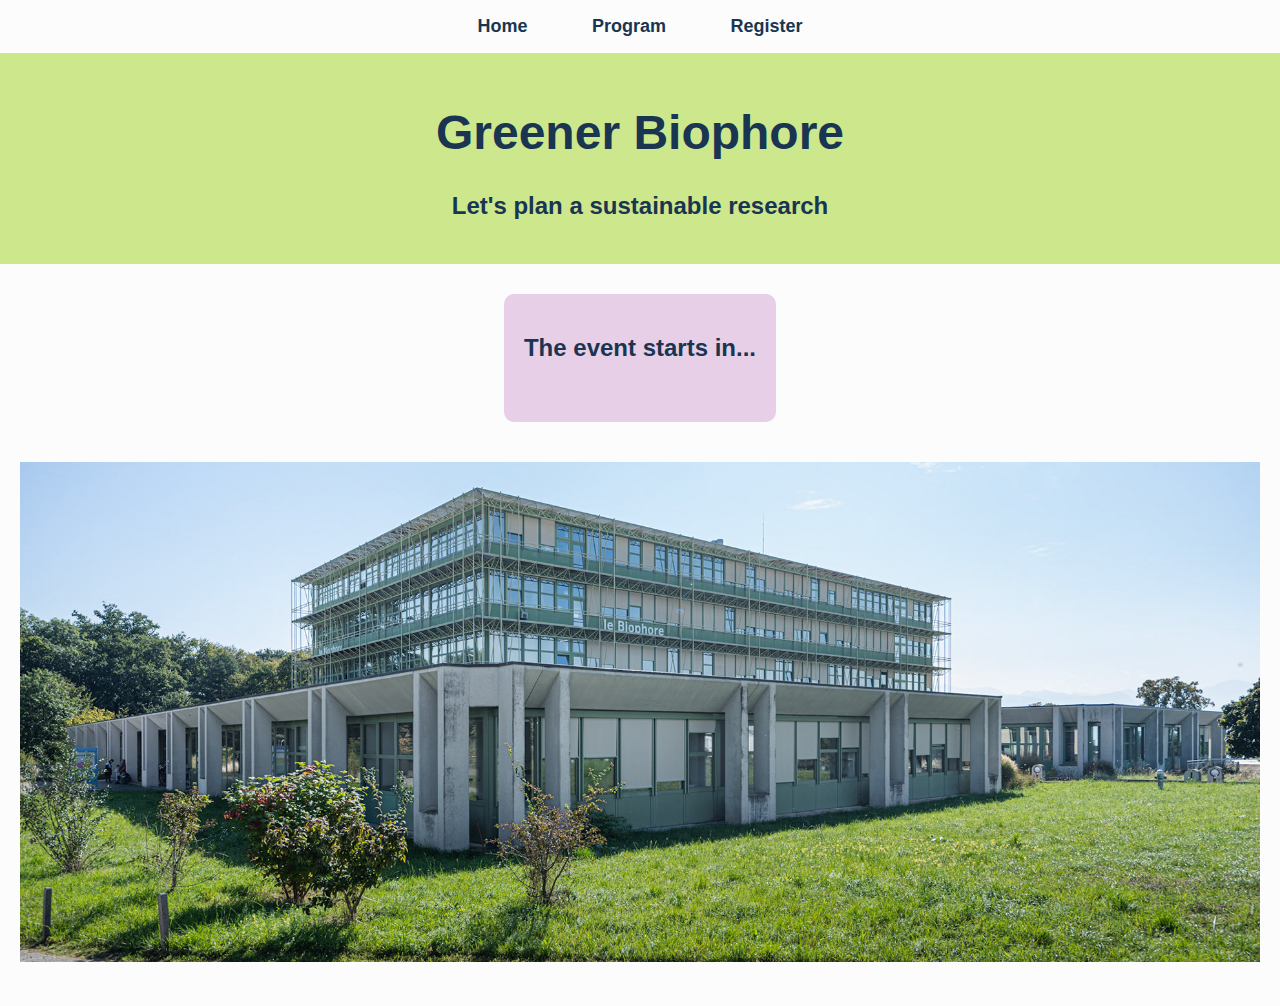
==== index.html @ aa818e89 "hompage and registration improved, draft program" ====
<!DOCTYPE html>
<html lang="en">
<head>
    <meta charset="UTF-8">
    <meta name="viewport" content="width=device-width, initial-scale=1.0">
    <title>Greener Biophore</title>
    <link rel="stylesheet" href="styles.css">
</head>
<body>

    <!-- Navigation bar at the top -->
    <nav>
        <ul>
            <li><a href="index.html">Home</a></li>
            <li><a href="program.html">Program</a></li>
            <li><a href="register.html">Register</a></li>
        </ul>
    </nav>

    <header>
        <h1>Greener Biophore</h1>
        <p>Let's plan a sustainable research </p>
    </header>


    <script src="countdown.js"></script>
    <section id="countdown-section">
        <h2>The event starts in...</h2>
        <div id="countdown"></div>
    </section>
</main>

    <main>
        <section id="image-section">
            <img src="Biophore.jpg" alt="Greener Biophore Image">
        </section>

   

</body>
</html>
---- styles.css ----
/* General Styling */
body {
    font-family: Arial, sans-serif;
    margin: 0;
    padding: 0;
    text-align: center;
    color: #193551; /* Dark blue text */
    background-color: #FCFCFC; /* White background */
}

/* Header Styling */
header {
    background-color: #CDE78D; /* Green title background */
    padding: 20px;
    font-size: 24px;
    font-weight: bold;
    color: #193551; /* Dark blue text */
}

/* Navigation Menu */
nav {
    margin-top: 10px;
}

nav ul {
    list-style-type: none;
    padding: 0;
}

nav li {
    display: inline;
    margin: 10px;
}

nav a {
    text-decoration: none;
    padding: 12px 20px;
    font-size: 18px;
    font-weight: bold;
    color: #193551; /* Dark blue text */
    border-radius: 5px;
    transition: background-color 0.3s ease, color 0.3s ease;
}

/* Different Background Colors for Tabs */
.about a { background-color: #EDACB1; }  /* Soft pink */
.register a { background-color: #CED78D; } /* Green */
.poster a { background-color: #E7CFE8; }  /* Lavender */
.program a { background-color: #5C8180; }  /* Teal */

/* Hover Effects for Each Tab */
nav a:hover {
    background-color: #5C8180; /* Teal color on hover */
    color: white; /* Change text color to white on hover */
}

/* Main Content Styling */
main {
    padding: 20px;
}

/* Buttons (Like "Register") */
button {
    background-color: #CDE78D; /* Green */
    color: #193551; /* Dark blue text */
    padding: 10px 15px;
    border: none;
    border-radius: 5px;
    font-size: 16px;
    cursor: pointer;
}

button:hover {
    background-color: #AFCF70; /* Slightly darker green */
}

form {
    font-size: 18px; /* Increases the text size for labels */
}

input, select {
    font-size: 16px; /* Increases the text size inside inputs and dropdowns */
    padding: 8px; /* Makes the fields more spacious */
    width: 30%; /* Ensures inputs take full width */
}

form {
    display: flex;
    flex-direction: column;
    width: 50%; /* Adjust width as needed */
    margin: 0 auto; /* Centers the form */
    font-size: 18px;
}

form div {
    display: flex;
    align-items: center; /* Aligns items in a straight line */
    margin-bottom: 10px;
}

label {
    width: 200px; /* Adjust label width for consistency */
    text-align: right;
    margin-right: 10px;
}

input, select {
    flex-grow: 1; /* Makes inputs and selects take the remaining space */
    font-size: 16px;
    padding: 8px;
    width: 100%;
}

button {
    font-size: 18px;
    padding: 10px 15px;
    background-color: #c7d68f; /* Match button color to your design */
    border: none;
    cursor: pointer;
    display: block;
    margin: 10px auto;
}


#countdown-section {
    margin-top: 30px;
    padding: 20px;
    background-color: #E7CFE8; /* Soft lavender */
    border-radius: 10px;
    display: inline-block;
}

#countdown {
    font-size: 24px;
    font-weight: bold;
    color: #193551; /* Dark blue text */
    padding: 10px;
}


/* Ensure the image is centered and responsive */
#image-section {
    text-align: center;
    margin: 20px 0; /* Space around the image */
}

#image-section img {
    width: 100%; /* Make it fill the page width */
    max-height: 500px; /* Adjust height as needed */
    object-fit: cover; /* Ensures the image looks good */
}
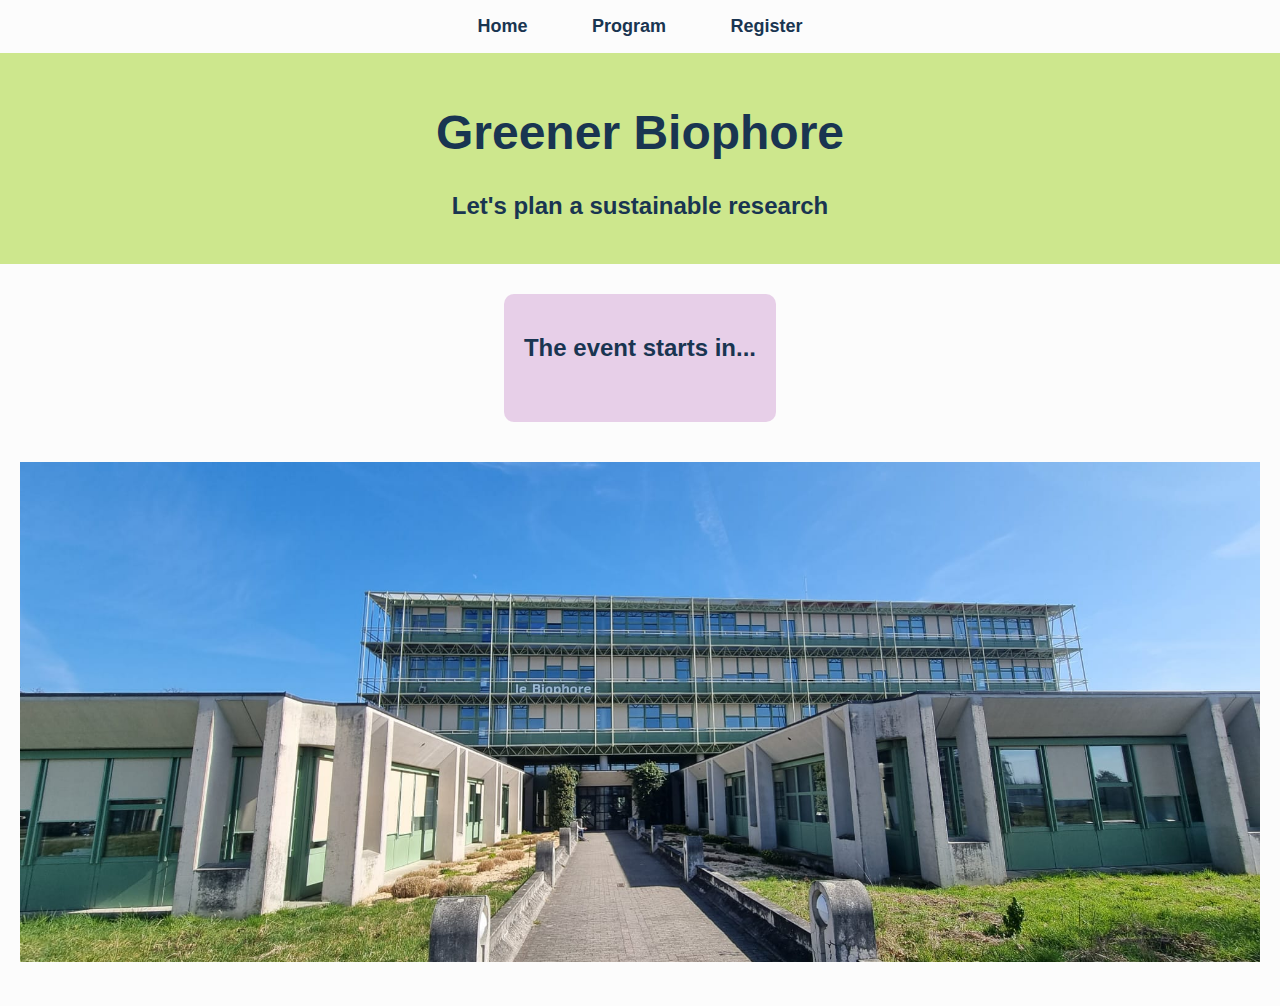
==== commit 60ce67fb: "changed pictures" ====
--- a/index.html
+++ b/index.html
@@ -32,7 +32,7 @@
 
     <main>
         <section id="image-section">
-            <img src="Biophore.jpg" alt="Greener Biophore Image">
+            <img src="Biophore.jpeg" alt="Greener Biophore Image">
         </section>
 
    
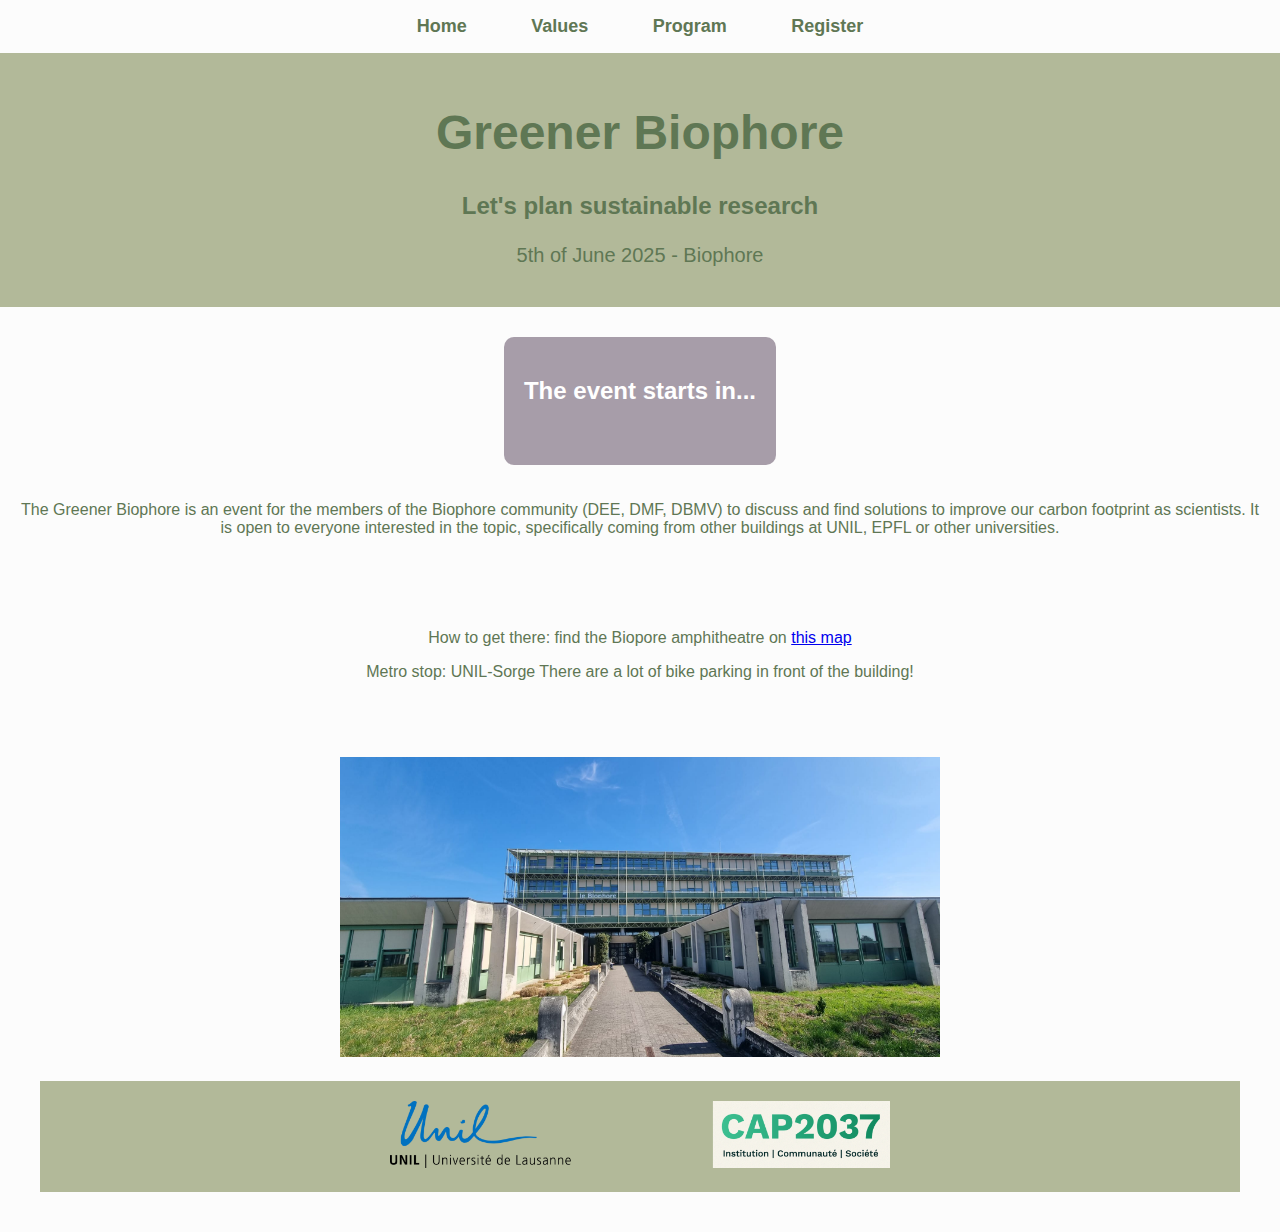
==== commit 5c3457f6: "Add files via upload" ====
--- a/index.html
+++ b/index.html
@@ -12,6 +12,7 @@
     <nav>
         <ul>
             <li><a href="index.html">Home</a></li>
+            <li><a href="values.html">Values</a></li>
             <li><a href="program.html">Program</a></li>
             <li><a href="register.html">Register</a></li>
         </ul>
@@ -19,7 +20,8 @@
 
     <header>
         <h1>Greener Biophore</h1>
-        <p>Let's plan a sustainable research </p>
+        <p>Let's plan sustainable research </p>
+        <p class="small-text">5th of June 2025 - Biophore</p>
     </header>
 
 
@@ -30,12 +32,31 @@
     </section>
 </main>
 
+
+<main>
+    <p>The Greener Biophore is an event for the members of the Biophore community (DEE, DMF, DBMV) to discuss and find solutions 
+        to improve our carbon footprint as scientists. It is open to everyone interested in the topic, specifically coming from 
+    other buildings at UNIL, EPFL or other universities. </p>
+<main></main>
+
+
+<main>
+    <p> How to get there: find the Biopore amphitheatre on <a href="https://planete.unil.ch/?local=BIO-2914" target="this map">this map</a></p>
+</header>
+        Metro stop: UNIL-Sorge
+        There are a lot of bike parking in front of the building!
+    </p>
+
+</main>
     <main>
         <section id="image-section">
             <img src="Biophore.jpeg" alt="Greener Biophore Image">
         </section>
 
    
+        <footer>
+            <img src="logos.png" alt="Logo" id="footer-logo">
+        </footer>
 
 </body>
 </html>
--- a/styles.css
+++ b/styles.css
@@ -4,17 +4,25 @@
     margin: 0;
     padding: 0;
     text-align: center;
-    color: #193551; /* Dark blue text */
+    color: #5f7754; /* Deep Forest Green text */
     background-color: #FCFCFC; /* White background */
 }
 
 /* Header Styling */
 header {
-    background-color: #CDE78D; /* Green title background */
+    background-color: #b2b999; /* Soft Sage Green title background */
     padding: 20px;
     font-size: 24px;
     font-weight: bold;
-    color: #193551; /* Dark blue text */
+    color: #5f7754; /* Deep Forest Green text */
+<<<<<<< HEAD
+}
+
+.small-text {
+    font-size: 20px; /* Adjust the size as needed */
+    font-weight: normal; /* Makes it lighter if needed */
+=======
+>>>>>>> 315c8019dabe4c7f6a72468c7229d713eb2fb661
 }
 
 /* Navigation Menu */
@@ -37,20 +45,20 @@
     padding: 12px 20px;
     font-size: 18px;
     font-weight: bold;
-    color: #193551; /* Dark blue text */
+    color: #5f7754; /* Deep Forest Green text */
     border-radius: 5px;
     transition: background-color 0.3s ease, color 0.3s ease;
 }
 
 /* Different Background Colors for Tabs */
-.about a { background-color: #EDACB1; }  /* Soft pink */
-.register a { background-color: #CED78D; } /* Green */
-.poster a { background-color: #E7CFE8; }  /* Lavender */
-.program a { background-color: #5C8180; }  /* Teal */
+.about a { background-color: #a79da9; }  /* Muted Lavender */
+.register a { background-color: #b2b999; } /* Soft Sage Green */
+.poster a { background-color: #5f7754; }  /* Deep Forest Green */
+.program a { background-color: #c28636; }  /* Warm Ochre */
 
 /* Hover Effects for Each Tab */
 nav a:hover {
-    background-color: #5C8180; /* Teal color on hover */
+    background-color: #c28636; /* Warm Ochre on hover */
     color: white; /* Change text color to white on hover */
 }
 
@@ -61,8 +69,8 @@
 
 /* Buttons (Like "Register") */
 button {
-    background-color: #CDE78D; /* Green */
-    color: #193551; /* Dark blue text */
+    background-color: #d4b446; /* Golden Yellow */
+    color: #5f7754; /* Deep Forest Green text */
     padding: 10px 15px;
     border: none;
     border-radius: 5px;
@@ -71,41 +79,41 @@
 }
 
 button:hover {
-    background-color: #AFCF70; /* Slightly darker green */
+    background-color: #c28636; /* Warm Ochre */
 }
 
 form {
-    font-size: 18px; /* Increases the text size for labels */
+    font-size: 18px;
 }
 
 input, select {
-    font-size: 16px; /* Increases the text size inside inputs and dropdowns */
-    padding: 8px; /* Makes the fields more spacious */
-    width: 30%; /* Ensures inputs take full width */
+    font-size: 16px;
+    padding: 8px;
+    width: 30%;
 }
 
 form {
     display: flex;
     flex-direction: column;
-    width: 50%; /* Adjust width as needed */
-    margin: 0 auto; /* Centers the form */
+    width: 50%;
+    margin: 0 auto;
     font-size: 18px;
 }
 
 form div {
     display: flex;
-    align-items: center; /* Aligns items in a straight line */
+    align-items: center;
     margin-bottom: 10px;
 }
 
 label {
-    width: 200px; /* Adjust label width for consistency */
+    width: 200px;
     text-align: right;
     margin-right: 10px;
 }
 
 input, select {
-    flex-grow: 1; /* Makes inputs and selects take the remaining space */
+    flex-grow: 1;
     font-size: 16px;
     padding: 8px;
     width: 100%;
@@ -114,38 +122,69 @@
 button {
     font-size: 18px;
     padding: 10px 15px;
-    background-color: #c7d68f; /* Match button color to your design */
+    background-color: #b2b999; /* Soft Sage Green */
     border: none;
     cursor: pointer;
     display: block;
     margin: 10px auto;
 }
 
-
 #countdown-section {
     margin-top: 30px;
     padding: 20px;
-    background-color: #E7CFE8; /* Soft lavender */
+    background-color: #a79da9; /* Muted Lavender */
     border-radius: 10px;
     display: inline-block;
+    color: white; /* Set text color to white */
 }
 
 #countdown {
     font-size: 24px;
     font-weight: bold;
-    color: #193551; /* Dark blue text */
+    color: white; /* Set countdown text color to white */
     padding: 10px;
 }
-
 
 /* Ensure the image is centered and responsive */
 #image-section {
     text-align: center;
-    margin: 20px 0; /* Space around the image */
+    margin: 20px 0;
 }
 
 #image-section img {
-    width: 100%; /* Make it fill the page width */
-    max-height: 500px; /* Adjust height as needed */
-    object-fit: cover; /* Ensures the image looks good */
+    width: 50%; /* Make the image smaller */
+    max-height: 300px; /* Adjust height as needed */
+    object-fit: cover;
+<<<<<<< HEAD
 }
+
+/* Top Banner Styling */
+#top-banner {
+    background-color: #b2b999; /* Same as the header */
+    text-align: center;
+    padding: 10px;
+}
+
+.small-logo {
+    width: 80px; /* Adjust size as needed */
+    height: auto;
+    margin: 0 10px;
+}
+
+/* Footer Styling */
+footer {
+    background-color: #b2b999; /* Same color as the banner */
+    text-align: center;
+    padding: 20px;
+    margin-top: 20px;
+=======
+>>>>>>> 315c8019dabe4c7f6a72468c7229d713eb2fb661
+}
+
+.footer-logo {
+    height: 10px; /* Ensures both logos have the same height */
+    width: auto; /* Maintains aspect ratio */
+    max-width: 150px; /* Prevents very wide images */
+    object-fit: contain; /* Ensures they scale properly */
+}
+
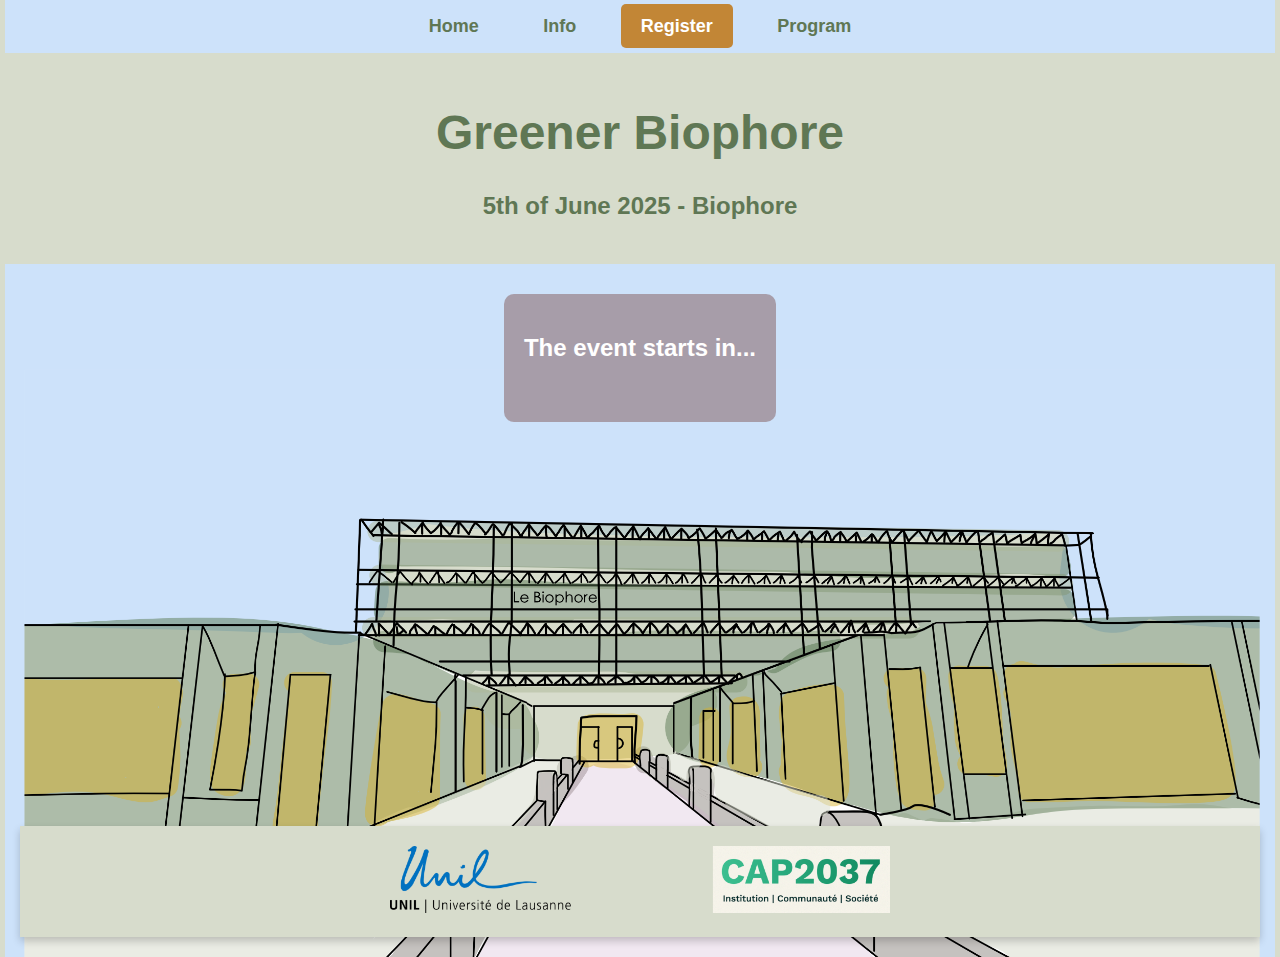
==== commit 1c911185: "Add files via upload" ====
--- a/index.html
+++ b/index.html
@@ -8,19 +8,20 @@
 </head>
 <body>
 
+    
     <!-- Navigation bar at the top -->
     <nav>
         <ul>
-            <li><a href="index.html">Home</a></li>
-            <li><a href="values.html">Values</a></li>
-            <li><a href="program.html">Program</a></li>
-            <li><a href="register.html">Register</a></li>
+           <li><a href="index.html">Home</a></li>
+           <li><a href="info.html">Info</a></li>
+           <li><a href="register.html" class="register-link">Register</a></li>
+           <li><a href="program.html">Program</a></li>
         </ul>
-    </nav>
+     </nav>
+     
 
     <header>
         <h1>Greener Biophore</h1>
-        <p>Let's plan sustainable research </p>
         <p class="small-text">5th of June 2025 - Biophore</p>
     </header>
 
@@ -34,24 +35,17 @@
 
 
 <main>
-    <p>The Greener Biophore is an event for the members of the Biophore community (DEE, DMF, DBMV) to discuss and find solutions 
-        to improve our carbon footprint as scientists. It is open to everyone interested in the topic, specifically coming from 
-    other buildings at UNIL, EPFL or other universities. </p>
-<main></main>
+    <section id="image-section">
+        <img src="space.png" alt="Greener Biophore Image">
+    </section>
 
 
-<main>
-    <p> How to get there: find the Biopore amphitheatre on <a href="https://planete.unil.ch/?local=BIO-2914" target="this map">this map</a></p>
-</header>
-        Metro stop: UNIL-Sorge
-        There are a lot of bike parking in front of the building!
-    </p>
 
 </main>
     <main>
-        <section id="image-section">
-            <img src="Biophore.jpeg" alt="Greener Biophore Image">
-        </section>
+        <link rel="stylesheet" href="styles.css">
+
+        <link rel="stylesheet" href="styles.css">
 
    
         <footer>
--- a/styles.css
+++ b/styles.css
@@ -5,24 +5,16 @@
     padding: 0;
     text-align: center;
     color: #5f7754; /* Deep Forest Green text */
-    background-color: #FCFCFC; /* White background */
+    background-color: #D7DCCC; /* White background */
 }
 
 /* Header Styling */
 header {
-    background-color: #b2b999; /* Soft Sage Green title background */
+    background-color: #D7DCCC; /* Soft Sage Green title background */
     padding: 20px;
     font-size: 24px;
     font-weight: bold;
     color: #5f7754; /* Deep Forest Green text */
-<<<<<<< HEAD
-}
-
-.small-text {
-    font-size: 20px; /* Adjust the size as needed */
-    font-weight: normal; /* Makes it lighter if needed */
-=======
->>>>>>> 315c8019dabe4c7f6a72468c7229d713eb2fb661
 }
 
 /* Navigation Menu */
@@ -50,15 +42,9 @@
     transition: background-color 0.3s ease, color 0.3s ease;
 }
 
-/* Different Background Colors for Tabs */
-.about a { background-color: #a79da9; }  /* Muted Lavender */
-.register a { background-color: #b2b999; } /* Soft Sage Green */
-.poster a { background-color: #5f7754; }  /* Deep Forest Green */
-.program a { background-color: #c28636; }  /* Warm Ochre */
-
 /* Hover Effects for Each Tab */
 nav a:hover {
-    background-color: #c28636; /* Warm Ochre on hover */
+    background-color: #5f7754; /* Warm Ochre on hover */
     color: white; /* Change text color to white on hover */
 }
 
@@ -155,36 +141,110 @@
     width: 50%; /* Make the image smaller */
     max-height: 300px; /* Adjust height as needed */
     object-fit: cover;
-<<<<<<< HEAD
-}
-
-/* Top Banner Styling */
-#top-banner {
-    background-color: #b2b999; /* Same as the header */
-    text-align: center;
+}
+
+
+body {
+    background-image: url('Biophore.png'); /* Adjust the path if necessary */
+    background-size: cover; /* Makes sure the image covers the entire screen */
+    background-position: center; /* Centers the image */
+    background-repeat: no-repeat; /* Prevents the image from repeating */
+    height: 100vh; /* Ensures the full height of the viewport */
+    margin: 0;
+}
+
+footer {
+    background-color: #D7DCCC; /* Light gray background */
+    padding: 20px; /* Add space inside the banner */
+    text-align: center; /* Center the logo */
+    box-shadow: 0px 4px 8px rgba(0, 0, 0, 0.2); /* Add a shadow effect */
+}
+
+#footer-logo {
+    width: 500px; /* Adjust the logo size */
+}
+
+
+.content-box {
+    background-color: #a79da9; 
+    color: white; 
+    font-size: 18px;
+    padding: 20px; /* Adds space inside the box */
+    border-radius: 10px; /* Rounds the corners */
+    margin: 20px auto; /* Centers the box and adds space around */
+    max-width: 700px; /* Limits the width for better readability */
+    text-align: center; /* Centers the text */
+    box-shadow: 0 4px 8px rgba(0, 0, 0, 0.2); /* Adds a subtle shadow */
+}
+
+
+.program-box {
+    background-color: #F1E8F1; /* Light grayish-purple background */
+    color: black; /* White text */
+    font-size: 18px;
+    padding: 20px; /* Adds space inside the box */
+    border-radius: 10px; /* Rounds the corners */
+    margin: 20px auto; /* Centers the box and adds space around */
+    max-width: 600px; /* Limits width for better readability */
+    text-align: center; /* Centers text */
+    box-shadow: 0 4px 8px rgba(0, 0, 0, 0.2); /* Adds a subtle shadow */
+}
+
+
+.form-container {
+    background-color: #F1E8F1; /* Light gray background color */
+    padding: 40px; /* Add padding inside the container */
+    border-radius: 15px; /* Rounded corners */
+    box-shadow: 0 4px 10px rgba(0, 0, 0, 0.1); /* Subtle shadow effect */
+    max-width: 600px; /* Set a max width */
+    margin: 40px auto; /* Center the container horizontally and add vertical spacing */
+}
+
+form {
+    display: flex;
+    flex-direction: column;
+    gap: 15px;
+}
+
+label {
+    font-size: 1.2rem;
+}
+
+input, select {
     padding: 10px;
-}
-
-.small-logo {
-    width: 80px; /* Adjust size as needed */
-    height: auto;
-    margin: 0 10px;
-}
-
-/* Footer Styling */
-footer {
-    background-color: #b2b999; /* Same color as the banner */
-    text-align: center;
-    padding: 20px;
-    margin-top: 20px;
-=======
->>>>>>> 315c8019dabe4c7f6a72468c7229d713eb2fb661
-}
-
-.footer-logo {
-    height: 10px; /* Ensures both logos have the same height */
-    width: auto; /* Maintains aspect ratio */
-    max-width: 150px; /* Prevents very wide images */
-    object-fit: contain; /* Ensures they scale properly */
-}
-
+    font-size: 1rem;
+    border-radius: 5px;
+    border: 1px solid #ddd;
+}
+
+button {
+    padding: 12px 20px;
+    background-color: #4CAF50; /* Green background for the button */
+    color: white;
+    border: none;
+    border-radius: 5px;
+    cursor: pointer;
+}
+
+button:hover {
+    background-color: #c28636; /* Darker green on hover */
+}
+
+
+/* Register Button in Navigation Styling */
+.register-link {
+    background-color: #c28636; /* Green background for the Register link */
+    color: white; /* White text */
+    padding: 12px 20px;
+    font-size: 18px;
+    font-weight: bold;
+    border-radius: 5px;
+    text-decoration: none; /* Remove underline */
+    transition: background-color 0.3s ease, color 0.3s ease;
+}
+
+/* Hover Effects for Register Button */
+.register-link:hover {
+    background-color: #c28636; /* Darker green on hover */
+    color: white; /* Ensure text remains white on hover */
+}
--- a/styles.css
+++ b/styles.css
@@ -5,24 +5,16 @@
     padding: 0;
     text-align: center;
     color: #5f7754; /* Deep Forest Green text */
-    background-color: #FCFCFC; /* White background */
+    background-color: #D7DCCC; /* White background */
 }
 
 /* Header Styling */
 header {
-    background-color: #b2b999; /* Soft Sage Green title background */
+    background-color: #D7DCCC; /* Soft Sage Green title background */
     padding: 20px;
     font-size: 24px;
     font-weight: bold;
     color: #5f7754; /* Deep Forest Green text */
-<<<<<<< HEAD
-}
-
-.small-text {
-    font-size: 20px; /* Adjust the size as needed */
-    font-weight: normal; /* Makes it lighter if needed */
-=======
->>>>>>> 315c8019dabe4c7f6a72468c7229d713eb2fb661
 }
 
 /* Navigation Menu */
@@ -50,15 +42,9 @@
     transition: background-color 0.3s ease, color 0.3s ease;
 }
 
-/* Different Background Colors for Tabs */
-.about a { background-color: #a79da9; }  /* Muted Lavender */
-.register a { background-color: #b2b999; } /* Soft Sage Green */
-.poster a { background-color: #5f7754; }  /* Deep Forest Green */
-.program a { background-color: #c28636; }  /* Warm Ochre */
-
 /* Hover Effects for Each Tab */
 nav a:hover {
-    background-color: #c28636; /* Warm Ochre on hover */
+    background-color: #5f7754; /* Warm Ochre on hover */
     color: white; /* Change text color to white on hover */
 }
 
@@ -155,36 +141,110 @@
     width: 50%; /* Make the image smaller */
     max-height: 300px; /* Adjust height as needed */
     object-fit: cover;
-<<<<<<< HEAD
-}
-
-/* Top Banner Styling */
-#top-banner {
-    background-color: #b2b999; /* Same as the header */
-    text-align: center;
+}
+
+
+body {
+    background-image: url('Biophore.png'); /* Adjust the path if necessary */
+    background-size: cover; /* Makes sure the image covers the entire screen */
+    background-position: center; /* Centers the image */
+    background-repeat: no-repeat; /* Prevents the image from repeating */
+    height: 100vh; /* Ensures the full height of the viewport */
+    margin: 0;
+}
+
+footer {
+    background-color: #D7DCCC; /* Light gray background */
+    padding: 20px; /* Add space inside the banner */
+    text-align: center; /* Center the logo */
+    box-shadow: 0px 4px 8px rgba(0, 0, 0, 0.2); /* Add a shadow effect */
+}
+
+#footer-logo {
+    width: 500px; /* Adjust the logo size */
+}
+
+
+.content-box {
+    background-color: #a79da9; 
+    color: white; 
+    font-size: 18px;
+    padding: 20px; /* Adds space inside the box */
+    border-radius: 10px; /* Rounds the corners */
+    margin: 20px auto; /* Centers the box and adds space around */
+    max-width: 700px; /* Limits the width for better readability */
+    text-align: center; /* Centers the text */
+    box-shadow: 0 4px 8px rgba(0, 0, 0, 0.2); /* Adds a subtle shadow */
+}
+
+
+.program-box {
+    background-color: #F1E8F1; /* Light grayish-purple background */
+    color: black; /* White text */
+    font-size: 18px;
+    padding: 20px; /* Adds space inside the box */
+    border-radius: 10px; /* Rounds the corners */
+    margin: 20px auto; /* Centers the box and adds space around */
+    max-width: 600px; /* Limits width for better readability */
+    text-align: center; /* Centers text */
+    box-shadow: 0 4px 8px rgba(0, 0, 0, 0.2); /* Adds a subtle shadow */
+}
+
+
+.form-container {
+    background-color: #F1E8F1; /* Light gray background color */
+    padding: 40px; /* Add padding inside the container */
+    border-radius: 15px; /* Rounded corners */
+    box-shadow: 0 4px 10px rgba(0, 0, 0, 0.1); /* Subtle shadow effect */
+    max-width: 600px; /* Set a max width */
+    margin: 40px auto; /* Center the container horizontally and add vertical spacing */
+}
+
+form {
+    display: flex;
+    flex-direction: column;
+    gap: 15px;
+}
+
+label {
+    font-size: 1.2rem;
+}
+
+input, select {
     padding: 10px;
-}
-
-.small-logo {
-    width: 80px; /* Adjust size as needed */
-    height: auto;
-    margin: 0 10px;
-}
-
-/* Footer Styling */
-footer {
-    background-color: #b2b999; /* Same color as the banner */
-    text-align: center;
-    padding: 20px;
-    margin-top: 20px;
-=======
->>>>>>> 315c8019dabe4c7f6a72468c7229d713eb2fb661
-}
-
-.footer-logo {
-    height: 10px; /* Ensures both logos have the same height */
-    width: auto; /* Maintains aspect ratio */
-    max-width: 150px; /* Prevents very wide images */
-    object-fit: contain; /* Ensures they scale properly */
-}
-
+    font-size: 1rem;
+    border-radius: 5px;
+    border: 1px solid #ddd;
+}
+
+button {
+    padding: 12px 20px;
+    background-color: #4CAF50; /* Green background for the button */
+    color: white;
+    border: none;
+    border-radius: 5px;
+    cursor: pointer;
+}
+
+button:hover {
+    background-color: #c28636; /* Darker green on hover */
+}
+
+
+/* Register Button in Navigation Styling */
+.register-link {
+    background-color: #c28636; /* Green background for the Register link */
+    color: white; /* White text */
+    padding: 12px 20px;
+    font-size: 18px;
+    font-weight: bold;
+    border-radius: 5px;
+    text-decoration: none; /* Remove underline */
+    transition: background-color 0.3s ease, color 0.3s ease;
+}
+
+/* Hover Effects for Register Button */
+.register-link:hover {
+    background-color: #c28636; /* Darker green on hover */
+    color: white; /* Ensure text remains white on hover */
+}
--- a/styles.css
+++ b/styles.css
@@ -5,24 +5,16 @@
     padding: 0;
     text-align: center;
     color: #5f7754; /* Deep Forest Green text */
-    background-color: #FCFCFC; /* White background */
+    background-color: #D7DCCC; /* White background */
 }
 
 /* Header Styling */
 header {
-    background-color: #b2b999; /* Soft Sage Green title background */
+    background-color: #D7DCCC; /* Soft Sage Green title background */
     padding: 20px;
     font-size: 24px;
     font-weight: bold;
     color: #5f7754; /* Deep Forest Green text */
-<<<<<<< HEAD
-}
-
-.small-text {
-    font-size: 20px; /* Adjust the size as needed */
-    font-weight: normal; /* Makes it lighter if needed */
-=======
->>>>>>> 315c8019dabe4c7f6a72468c7229d713eb2fb661
 }
 
 /* Navigation Menu */
@@ -50,15 +42,9 @@
     transition: background-color 0.3s ease, color 0.3s ease;
 }
 
-/* Different Background Colors for Tabs */
-.about a { background-color: #a79da9; }  /* Muted Lavender */
-.register a { background-color: #b2b999; } /* Soft Sage Green */
-.poster a { background-color: #5f7754; }  /* Deep Forest Green */
-.program a { background-color: #c28636; }  /* Warm Ochre */
-
 /* Hover Effects for Each Tab */
 nav a:hover {
-    background-color: #c28636; /* Warm Ochre on hover */
+    background-color: #5f7754; /* Warm Ochre on hover */
     color: white; /* Change text color to white on hover */
 }
 
@@ -155,36 +141,110 @@
     width: 50%; /* Make the image smaller */
     max-height: 300px; /* Adjust height as needed */
     object-fit: cover;
-<<<<<<< HEAD
-}
-
-/* Top Banner Styling */
-#top-banner {
-    background-color: #b2b999; /* Same as the header */
-    text-align: center;
+}
+
+
+body {
+    background-image: url('Biophore.png'); /* Adjust the path if necessary */
+    background-size: cover; /* Makes sure the image covers the entire screen */
+    background-position: center; /* Centers the image */
+    background-repeat: no-repeat; /* Prevents the image from repeating */
+    height: 100vh; /* Ensures the full height of the viewport */
+    margin: 0;
+}
+
+footer {
+    background-color: #D7DCCC; /* Light gray background */
+    padding: 20px; /* Add space inside the banner */
+    text-align: center; /* Center the logo */
+    box-shadow: 0px 4px 8px rgba(0, 0, 0, 0.2); /* Add a shadow effect */
+}
+
+#footer-logo {
+    width: 500px; /* Adjust the logo size */
+}
+
+
+.content-box {
+    background-color: #a79da9; 
+    color: white; 
+    font-size: 18px;
+    padding: 20px; /* Adds space inside the box */
+    border-radius: 10px; /* Rounds the corners */
+    margin: 20px auto; /* Centers the box and adds space around */
+    max-width: 700px; /* Limits the width for better readability */
+    text-align: center; /* Centers the text */
+    box-shadow: 0 4px 8px rgba(0, 0, 0, 0.2); /* Adds a subtle shadow */
+}
+
+
+.program-box {
+    background-color: #F1E8F1; /* Light grayish-purple background */
+    color: black; /* White text */
+    font-size: 18px;
+    padding: 20px; /* Adds space inside the box */
+    border-radius: 10px; /* Rounds the corners */
+    margin: 20px auto; /* Centers the box and adds space around */
+    max-width: 600px; /* Limits width for better readability */
+    text-align: center; /* Centers text */
+    box-shadow: 0 4px 8px rgba(0, 0, 0, 0.2); /* Adds a subtle shadow */
+}
+
+
+.form-container {
+    background-color: #F1E8F1; /* Light gray background color */
+    padding: 40px; /* Add padding inside the container */
+    border-radius: 15px; /* Rounded corners */
+    box-shadow: 0 4px 10px rgba(0, 0, 0, 0.1); /* Subtle shadow effect */
+    max-width: 600px; /* Set a max width */
+    margin: 40px auto; /* Center the container horizontally and add vertical spacing */
+}
+
+form {
+    display: flex;
+    flex-direction: column;
+    gap: 15px;
+}
+
+label {
+    font-size: 1.2rem;
+}
+
+input, select {
     padding: 10px;
-}
-
-.small-logo {
-    width: 80px; /* Adjust size as needed */
-    height: auto;
-    margin: 0 10px;
-}
-
-/* Footer Styling */
-footer {
-    background-color: #b2b999; /* Same color as the banner */
-    text-align: center;
-    padding: 20px;
-    margin-top: 20px;
-=======
->>>>>>> 315c8019dabe4c7f6a72468c7229d713eb2fb661
-}
-
-.footer-logo {
-    height: 10px; /* Ensures both logos have the same height */
-    width: auto; /* Maintains aspect ratio */
-    max-width: 150px; /* Prevents very wide images */
-    object-fit: contain; /* Ensures they scale properly */
-}
-
+    font-size: 1rem;
+    border-radius: 5px;
+    border: 1px solid #ddd;
+}
+
+button {
+    padding: 12px 20px;
+    background-color: #4CAF50; /* Green background for the button */
+    color: white;
+    border: none;
+    border-radius: 5px;
+    cursor: pointer;
+}
+
+button:hover {
+    background-color: #c28636; /* Darker green on hover */
+}
+
+
+/* Register Button in Navigation Styling */
+.register-link {
+    background-color: #c28636; /* Green background for the Register link */
+    color: white; /* White text */
+    padding: 12px 20px;
+    font-size: 18px;
+    font-weight: bold;
+    border-radius: 5px;
+    text-decoration: none; /* Remove underline */
+    transition: background-color 0.3s ease, color 0.3s ease;
+}
+
+/* Hover Effects for Register Button */
+.register-link:hover {
+    background-color: #c28636; /* Darker green on hover */
+    color: white; /* Ensure text remains white on hover */
+}
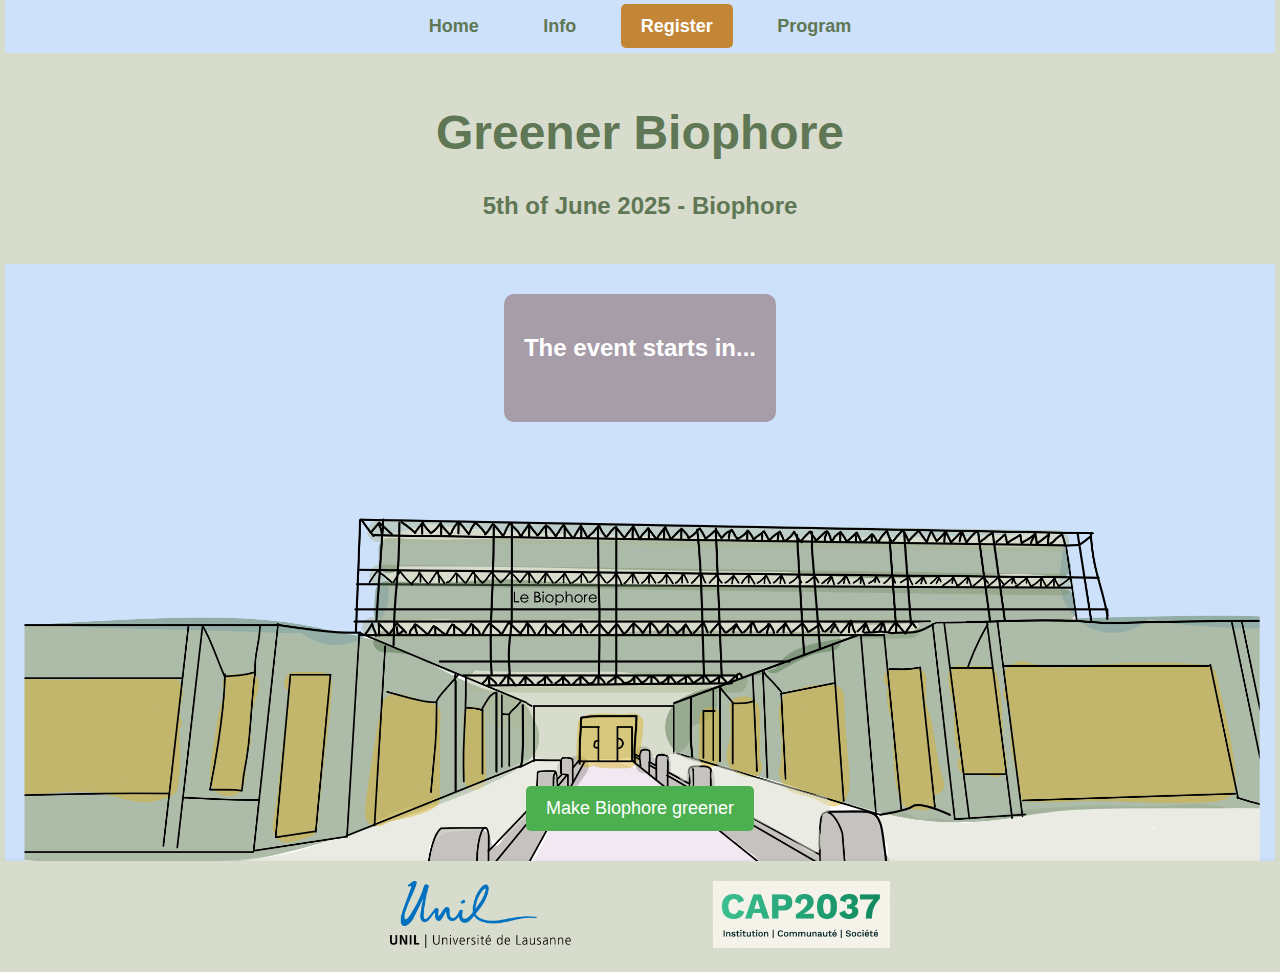
==== commit 4938023f: "Add files via upload" ====
--- a/index.html
+++ b/index.html
@@ -8,7 +8,6 @@
 </head>
 <body>
 
-    
     <!-- Navigation bar at the top -->
     <nav>
         <ul>
@@ -19,38 +18,33 @@
         </ul>
      </nav>
      
-
     <header>
         <h1>Greener Biophore</h1>
         <p class="small-text">5th of June 2025 - Biophore</p>
     </header>
-
 
     <script src="countdown.js"></script>
     <section id="countdown-section">
         <h2>The event starts in...</h2>
         <div id="countdown"></div>
     </section>
-</main>
 
+    <main>
+        <section id="image-section">
+            <img src="space.png" alt="Greener Biophore Image">
+        </section>
 
-<main>
-    <section id="image-section">
-        <img src="space.png" alt="Greener Biophore Image">
-    </section>
+        <!-- Button to Show New Image -->
+        <section id="button-section">
+            <button id="showImageButton">Make Biophore greener</button>
+            <img src="with.png" alt="New Image" id="newImage" class="hidden">
+        </section>
+    </main>
 
+    <footer>
+        <img src="logos.png" alt="Logo" id="footer-logo">
+    </footer>
 
-
-</main>
-    <main>
-        <link rel="stylesheet" href="styles.css">
-
-        <link rel="stylesheet" href="styles.css">
-
-   
-        <footer>
-            <img src="logos.png" alt="Logo" id="footer-logo">
-        </footer>
-
+    <script src="script.js"></script>
 </body>
 </html>
--- a/styles.css
+++ b/styles.css
@@ -145,13 +145,47 @@
 
 
 body {
-    background-image: url('Biophore.png'); /* Adjust the path if necessary */
-    background-size: cover; /* Makes sure the image covers the entire screen */
-    background-position: center; /* Centers the image */
-    background-repeat: no-repeat; /* Prevents the image from repeating */
-    height: 100vh; /* Ensures the full height of the viewport */
+    background-image: url('Biophore.png'); /* Default background */
+    background-size: cover;
+    background-position: center;
+    background-repeat: no-repeat;
+    height: 100vh;
     margin: 0;
-}
+    transition: background-image 0.5s ease-in-out; /* Smooth transition effect */
+}
+
+
+#button-section {
+    text-align: center;
+    margin-top: 20px;
+}
+
+button {
+    padding: 12px 24px;
+    font-size: 18px;
+    background-color: #007BFF;
+    color: white;
+    border: none;
+    cursor: pointer;
+    border-radius: 5px;
+    transition: 0.3s;
+}
+
+button:hover {
+    background-color: #0056b3;
+}
+
+.hidden {
+    display: none;
+}
+
+#newImage {
+    width: 300px;
+    margin-top: 20px;
+    border-radius: 5px;
+    box-shadow: 0px 4px 10px rgba(0, 0, 0, 0.2);
+}
+
 
 footer {
     background-color: #D7DCCC; /* Light gray background */
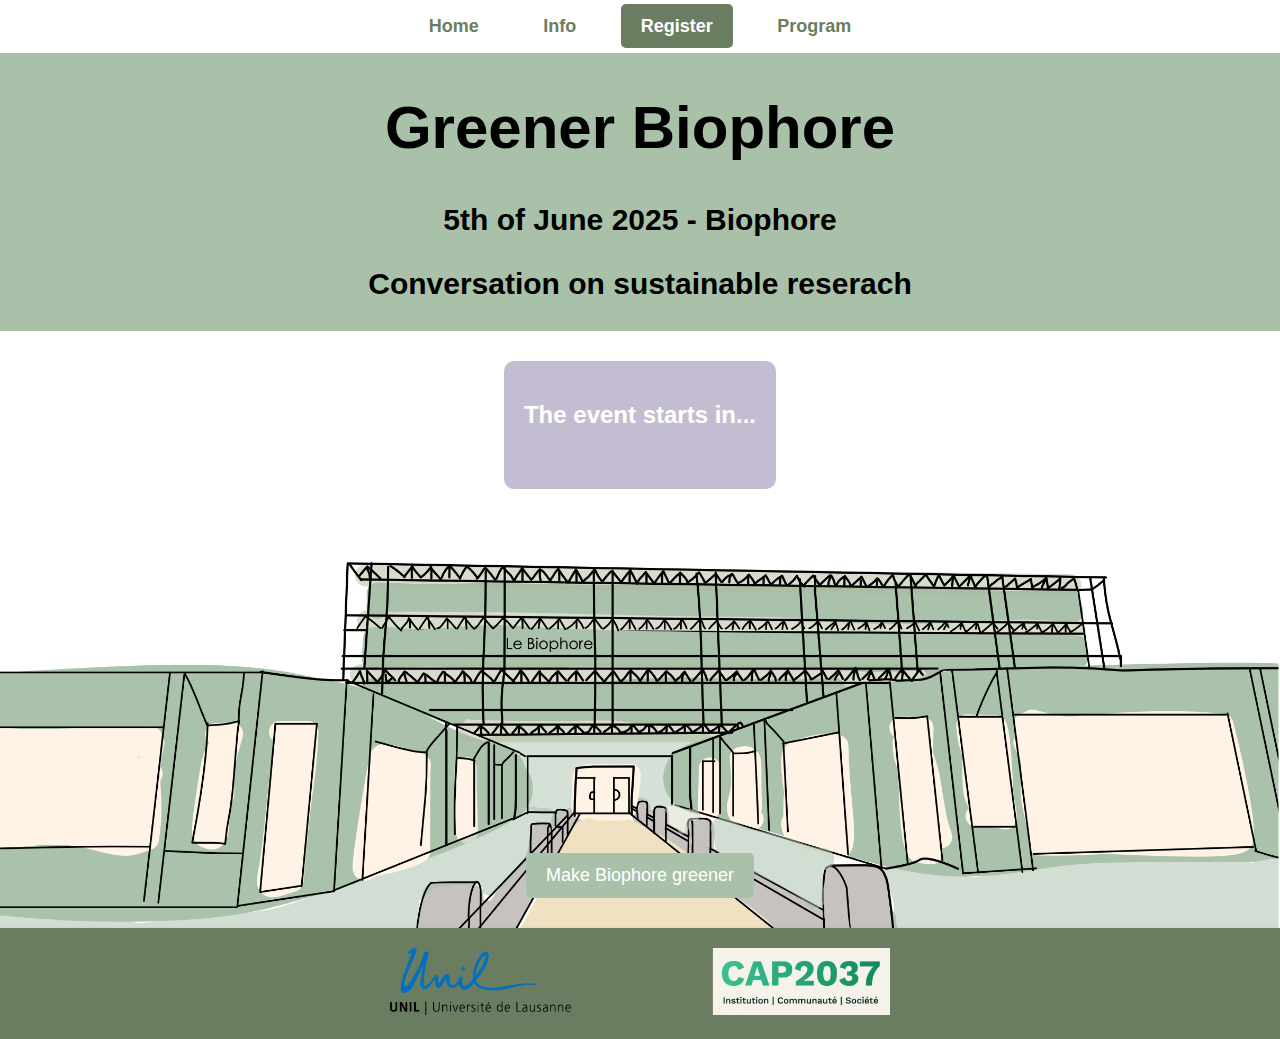
==== commit 07ef6c4a: "change palette" ====
--- a/index.html
+++ b/index.html
@@ -20,8 +20,12 @@
      
     <header>
         <h1>Greener Biophore</h1>
-        <p class="small-text">5th of June 2025 - Biophore</p>
+        <p class=>5th of June 2025 - Biophore</p>
+        <p class=>Conversation on sustainable reserach</p>
     </header>
+
+
+    
 
     <script src="countdown.js"></script>
     <section id="countdown-section">
--- a/styles.css
+++ b/styles.css
@@ -1,21 +1,41 @@
 /* General Styling */
 body {
     font-family: Arial, sans-serif;
-    margin: 0;
-    padding: 0;
+    margin: 0.5;
+    padding: 0.5;
     text-align: center;
-    color: #5f7754; /* Deep Forest Green text */
+    color: #6B7D60; /* Deep Forest Green text */
     background-color: #D7DCCC; /* White background */
 }
 
 /* Header Styling */
 header {
-    background-color: #D7DCCC; /* Soft Sage Green title background */
-    padding: 20px;
-    font-size: 24px;
+    background-color: #A9C0A9; /* Soft Sage Green title background */
+    padding: 0.2px;
+    font-size: 30px;
     font-weight: bold;
-    color: #5f7754; /* Deep Forest Green text */
-}
+    color: #000000; /* Deep Forest Green text */
+}
+
+
+@font-face {
+    font-family: 'Avenir Light';
+    src: url('Avenir-Light.woff2') format('woff2'),
+         url('Avenir-Light.woff') format('woff'); 
+    font-weight: 300;
+    font-style: normal;
+}
+
+@import url('https://fonts.googleapis.com/css2?family=Poppins:wght@300&display=swap');
+
+body {
+    font-family: 'Poppins', sans-serif;
+}
+
+body {
+    font-family: 'Avenir Light', Arial, sans-serif;
+}
+
 
 /* Navigation Menu */
 nav {
@@ -37,14 +57,14 @@
     padding: 12px 20px;
     font-size: 18px;
     font-weight: bold;
-    color: #5f7754; /* Deep Forest Green text */
+    color: #6B7D60; /* Deep Forest Green text */
     border-radius: 5px;
     transition: background-color 0.3s ease, color 0.3s ease;
 }
 
 /* Hover Effects for Each Tab */
 nav a:hover {
-    background-color: #5f7754; /* Warm Ochre on hover */
+    background-color: #6B7D60; /* Warm Ochre on hover */
     color: white; /* Change text color to white on hover */
 }
 
@@ -55,8 +75,8 @@
 
 /* Buttons (Like "Register") */
 button {
-    background-color: #d4b446; /* Golden Yellow */
-    color: #5f7754; /* Deep Forest Green text */
+    background-color: #EFE0C2; /* Golden Yellow */
+    color: #6B7D60; /* Deep Forest Green text */
     padding: 10px 15px;
     border: none;
     border-radius: 5px;
@@ -65,7 +85,7 @@
 }
 
 button:hover {
-    background-color: #c28636; /* Warm Ochre */
+    background-color: #EFE0C2; /* Warm Ochre */
 }
 
 form {
@@ -108,7 +128,7 @@
 button {
     font-size: 18px;
     padding: 10px 15px;
-    background-color: #b2b999; /* Soft Sage Green */
+    background-color: #A9C0A9; /* Soft Sage Green */
     border: none;
     cursor: pointer;
     display: block;
@@ -118,7 +138,7 @@
 #countdown-section {
     margin-top: 30px;
     padding: 20px;
-    background-color: #a79da9; /* Muted Lavender */
+    background-color: #C4BDD2; /* Muted Lavender */
     border-radius: 10px;
     display: inline-block;
     color: white; /* Set text color to white */
@@ -163,7 +183,7 @@
 button {
     padding: 12px 24px;
     font-size: 18px;
-    background-color: #007BFF;
+    background-color: #EFE0C2;
     color: white;
     border: none;
     cursor: pointer;
@@ -188,7 +208,7 @@
 
 
 footer {
-    background-color: #D7DCCC; /* Light gray background */
+    background-color: #6B7D60; /* Light gray background */
     padding: 20px; /* Add space inside the banner */
     text-align: center; /* Center the logo */
     box-shadow: 0px 4px 8px rgba(0, 0, 0, 0.2); /* Add a shadow effect */
@@ -200,7 +220,7 @@
 
 
 .content-box {
-    background-color: #a79da9; 
+    background-color: #C4BDD2; 
     color: white; 
     font-size: 18px;
     padding: 20px; /* Adds space inside the box */
@@ -213,13 +233,13 @@
 
 
 .program-box {
-    background-color: #F1E8F1; /* Light grayish-purple background */
+    background-color: #C4BDD2; /* Light grayish-purple background */
     color: black; /* White text */
     font-size: 18px;
     padding: 20px; /* Adds space inside the box */
     border-radius: 10px; /* Rounds the corners */
-    margin: 20px auto; /* Centers the box and adds space around */
-    max-width: 600px; /* Limits width for better readability */
+    margin: 5px auto; /* Centers the box and adds space around */
+    max-width: 900px; /* Limits width for better readability */
     text-align: center; /* Centers text */
     box-shadow: 0 4px 8px rgba(0, 0, 0, 0.2); /* Adds a subtle shadow */
 }
@@ -253,7 +273,7 @@
 
 button {
     padding: 12px 20px;
-    background-color: #4CAF50; /* Green background for the button */
+    background-color: #A9C0A9; /* Green background for the button */
     color: white;
     border: none;
     border-radius: 5px;
@@ -261,13 +281,13 @@
 }
 
 button:hover {
-    background-color: #c28636; /* Darker green on hover */
+    background-color: #EFE0C2; /* Darker green on hover */
 }
 
 
 /* Register Button in Navigation Styling */
 .register-link {
-    background-color: #c28636; /* Green background for the Register link */
+    background-color: #6B7D60; /* Green background for the Register link */
     color: white; /* White text */
     padding: 12px 20px;
     font-size: 18px;
@@ -279,6 +299,6 @@
 
 /* Hover Effects for Register Button */
 .register-link:hover {
-    background-color: #c28636; /* Darker green on hover */
+    background-color: #EFE0C2; /* Darker green on hover */
     color: white; /* Ensure text remains white on hover */
 }
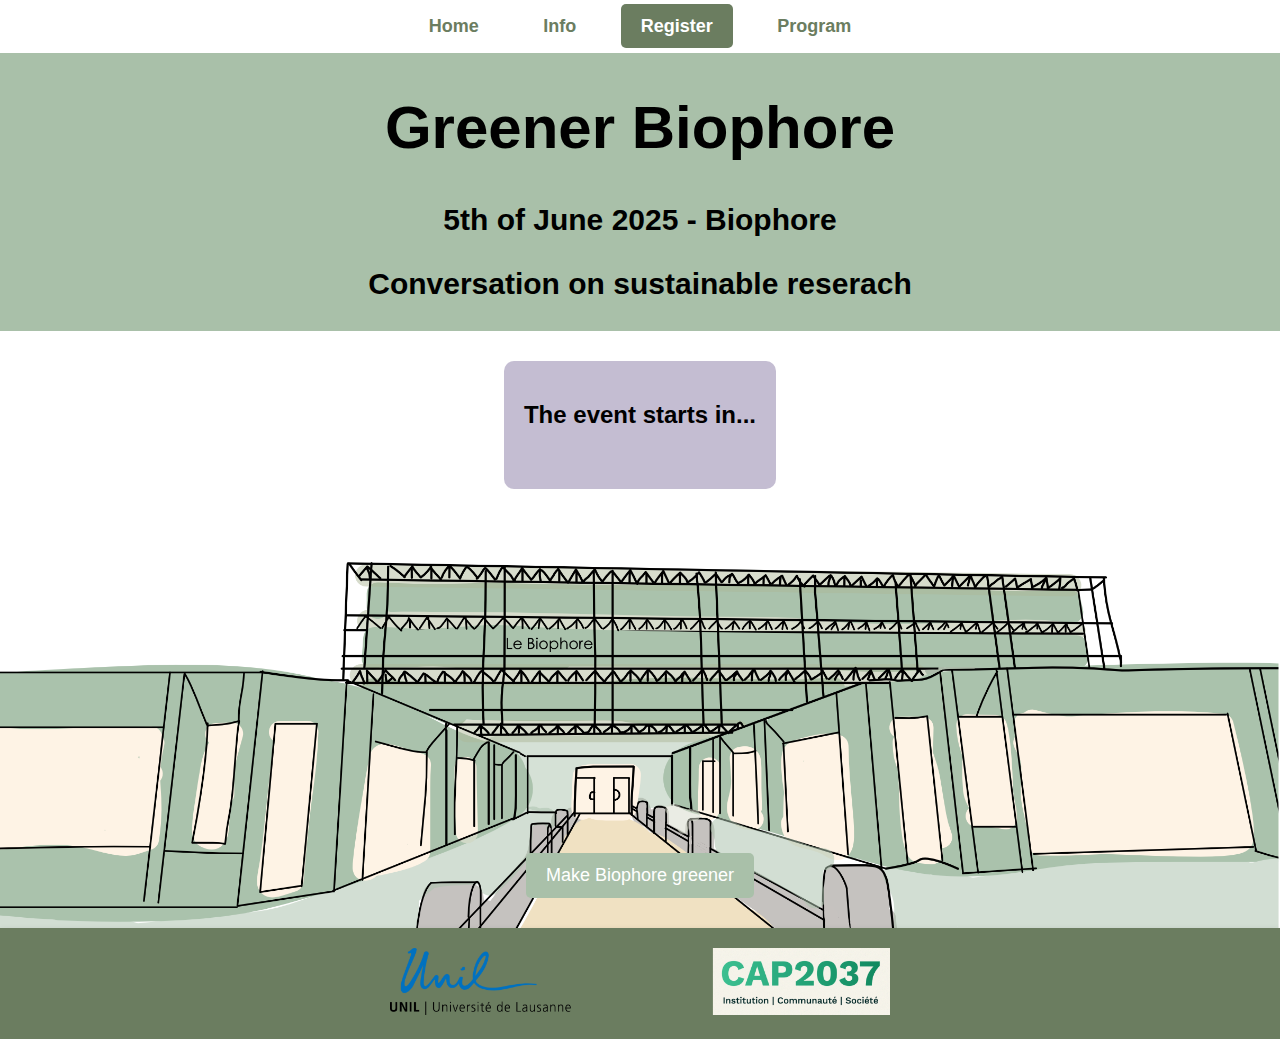
==== commit 2c794892: "added flyer" ====
--- a/index.html
+++ b/index.html
@@ -25,13 +25,15 @@
     </header>
 
 
-    
+
 
     <script src="countdown.js"></script>
     <section id="countdown-section">
         <h2>The event starts in...</h2>
         <div id="countdown"></div>
     </section>
+
+
 
     <main>
         <section id="image-section">
--- a/styles.css
+++ b/styles.css
@@ -141,13 +141,13 @@
     background-color: #C4BDD2; /* Muted Lavender */
     border-radius: 10px;
     display: inline-block;
-    color: white; /* Set text color to white */
+    color: rgb(0, 0, 0); /* Set text color to white */
 }
 
 #countdown {
     font-size: 24px;
     font-weight: bold;
-    color: white; /* Set countdown text color to white */
+    color: rgb(0, 0, 0); /* Set countdown text color to white */
     padding: 10px;
 }
 
@@ -221,7 +221,7 @@
 
 .content-box {
     background-color: #C4BDD2; 
-    color: white; 
+    color: rgb(0, 0, 0); 
     font-size: 18px;
     padding: 20px; /* Adds space inside the box */
     border-radius: 10px; /* Rounds the corners */
@@ -244,6 +244,18 @@
     box-shadow: 0 4px 8px rgba(0, 0, 0, 0.2); /* Adds a subtle shadow */
 }
 
+
+.flyer-box {
+    background-color: #C4BDD2; /* Light grayish-purple background */
+    color: black; /* White text */
+    font-size: 18px;
+    padding: 5px; /* Adds space inside the box */
+    border-radius: 10px; /* Rounds the corners */
+    margin: 1px auto; /* Centers the box and adds space around */
+    max-width: 300px; /* Limits width for better readability */
+    text-align: center; /* Centers text */
+    box-shadow: 0 4px 8px rgba(0, 0, 0, 0.2); /* Adds a subtle shadow */
+}
 
 .form-container {
     background-color: #F1E8F1; /* Light gray background color */
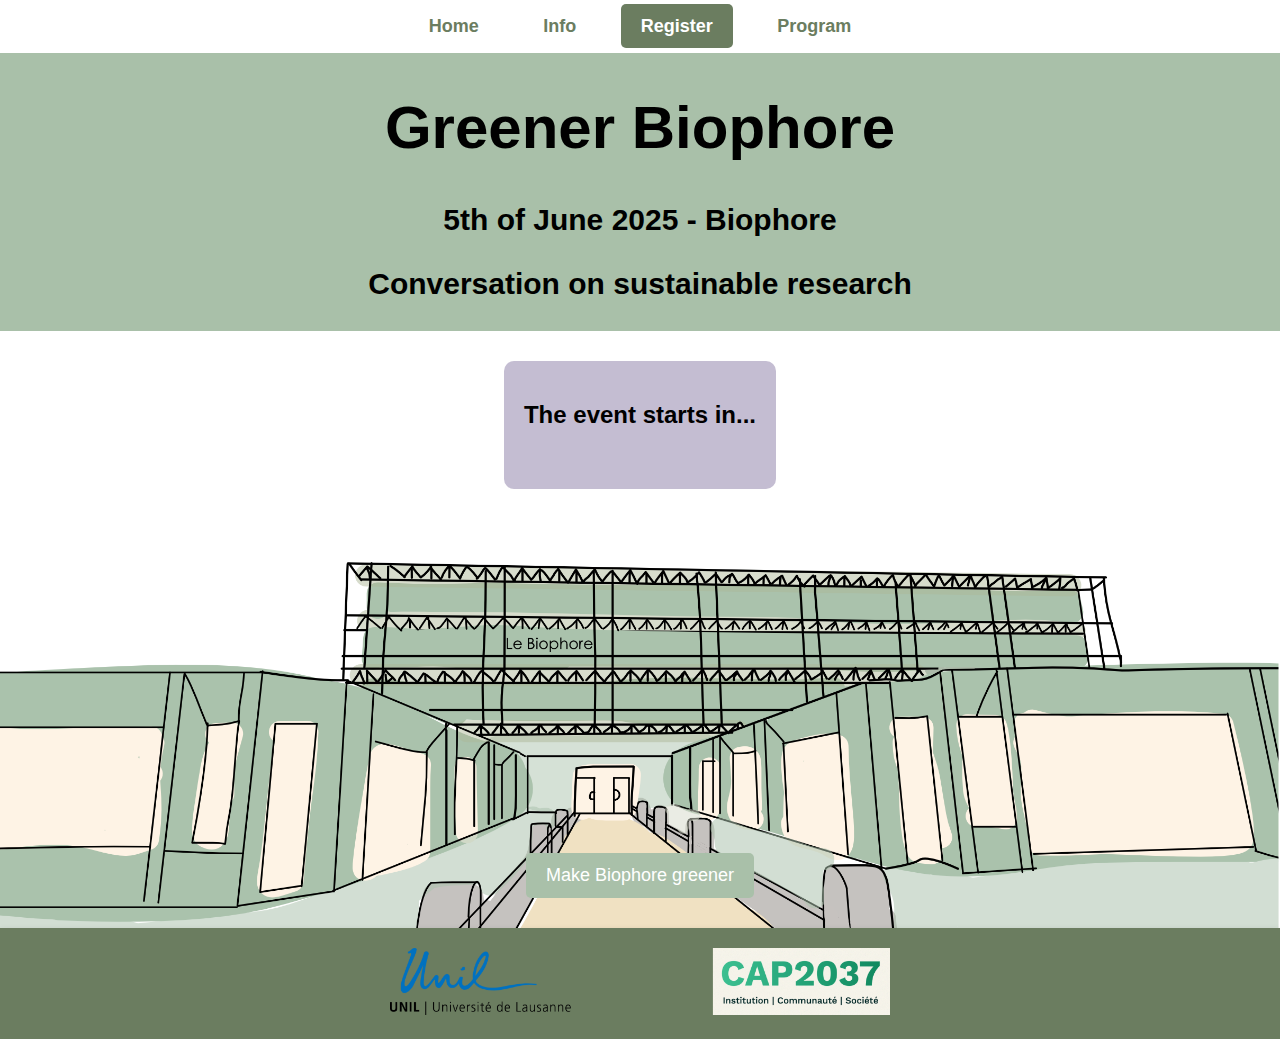
==== commit d4c7b715: "typos" ====
--- a/index.html
+++ b/index.html
@@ -21,7 +21,7 @@
     <header>
         <h1>Greener Biophore</h1>
         <p class=>5th of June 2025 - Biophore</p>
-        <p class=>Conversation on sustainable reserach</p>
+        <p class=>Conversation on sustainable research</p>
     </header>
 
 
